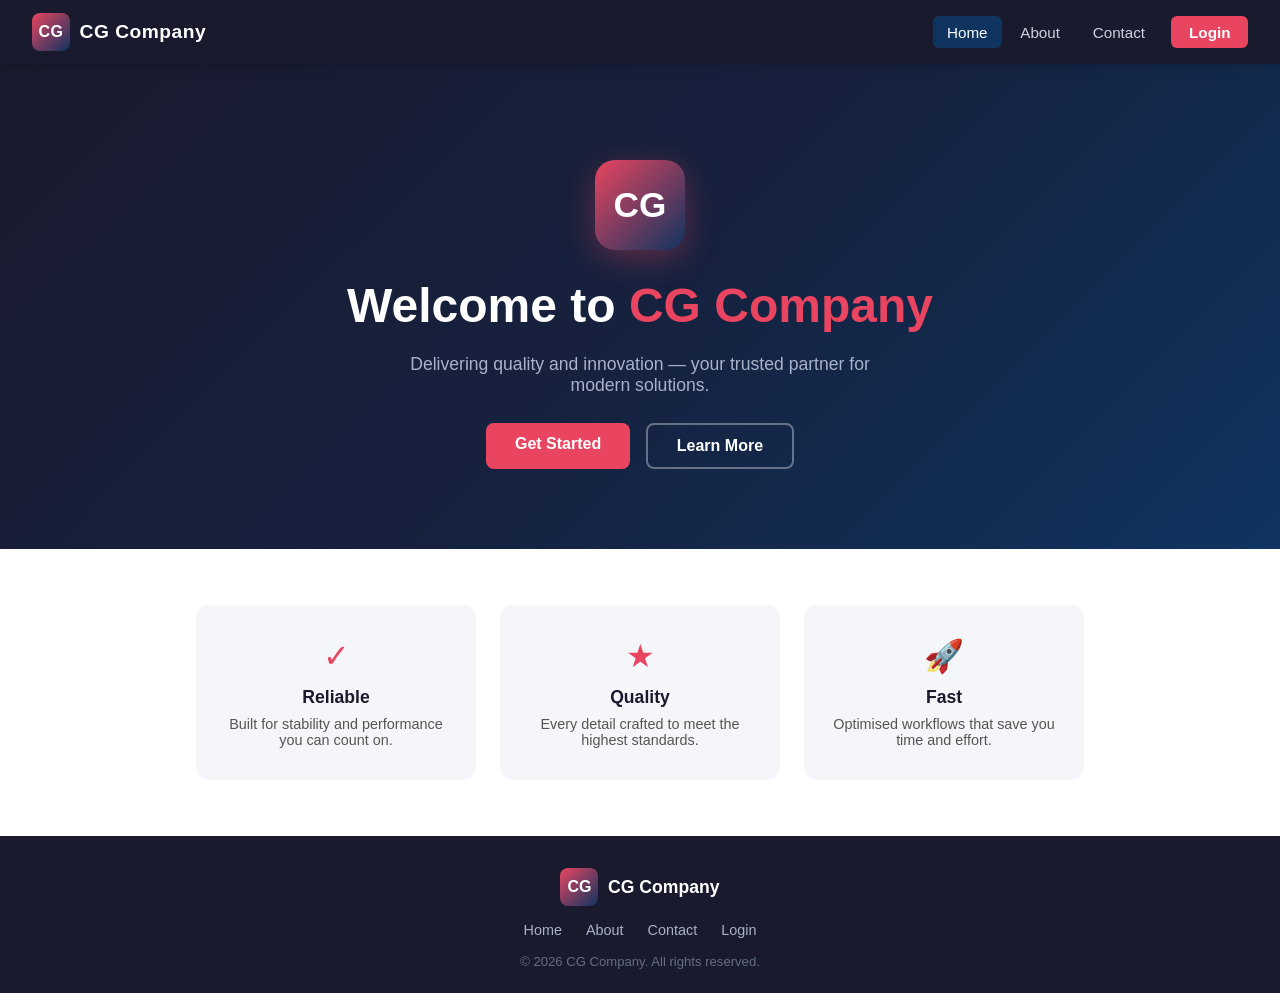
==== index.html @ 1c56834c "bootcamp" ====
<!DOCTYPE html>
<html lang="en">
<head>
  <meta charset="UTF-8" />
  <meta name="viewport" content="width=device-width, initial-scale=1.0" />
  <title>CG Company</title>
  <link rel="stylesheet" href="style.css" />
</head>
<body>

  <!-- Navbar -->
  <header class="navbar">
    <div class="nav-logo">
      <div class="logo-icon">CG</div>
      <span class="logo-text">CG Company</span>
    </div>
    <nav class="nav-links">
      <a href="index.html" class="active">Home</a>
      <a href="about.html">About</a>
      <a href="contact.html">Contact</a>
      <a href="login.html" class="btn-login">Login</a>
    </nav>
    <button class="nav-toggle" aria-label="Toggle menu">&#9776;</button>
  </header>

  <!-- Hero / Welcome Section -->
  <main>
    <section class="hero">
      <div class="hero-content">
        <div class="hero-logo">
          <div class="logo-badge">CG</div>
        </div>
        <h1>Welcome to <span>CG Company</span></h1>
        <p>Delivering quality and innovation — your trusted partner for modern solutions.</p>
        <div class="hero-actions">
          <a href="register.html" class="btn-primary">Get Started</a>
          <a href="about.html" class="btn-secondary">Learn More</a>
        </div>
      </div>
    </section>

    <!-- Features Strip -->
    <section class="features">
      <div class="feature-card">
        <div class="feature-icon">&#10003;</div>
        <h3>Reliable</h3>
        <p>Built for stability and performance you can count on.</p>
      </div>
      <div class="feature-card">
        <div class="feature-icon">&#9733;</div>
        <h3>Quality</h3>
        <p>Every detail crafted to meet the highest standards.</p>
      </div>
      <div class="feature-card">
        <div class="feature-icon">&#128640;</div>
        <h3>Fast</h3>
        <p>Optimised workflows that save you time and effort.</p>
      </div>
    </section>
  </main>

  <!-- Footer -->
  <footer class="footer">
    <div class="footer-inner">
      <div class="footer-brand">
        <div class="logo-icon">CG</div>
        <span>CG Company</span>
      </div>
      <nav class="footer-links">
        <a href="index.html">Home</a>
        <a href="about.html">About</a>
        <a href="contact.html">Contact</a>
        <a href="login.html">Login</a>
      </nav>
      <p class="footer-copy">&copy; 2026 CG Company. All rights reserved.</p>
    </div>
  </footer>

  <script src="scrpt.js"></script>
</body>
</html>
---- style.css ----
/* ===== Reset & Base ===== */
*, *::before, *::after { box-sizing: border-box; margin: 0; padding: 0; }

body {
  font-family: 'Segoe UI', Arial, sans-serif;
  background: #f5f6fa;
  color: #222;
  min-height: 100vh;
  display: flex;
  flex-direction: column;
}

a { text-decoration: none; color: inherit; }

/* ===== Navbar ===== */
.navbar {
  position: sticky;
  top: 0;
  z-index: 100;
  display: flex;
  align-items: center;
  justify-content: space-between;
  padding: 0 2rem;
  height: 64px;
  background: #1a1a2e;
  box-shadow: 0 2px 12px rgba(0,0,0,0.18);
}

.nav-logo {
  display: flex;
  align-items: center;
  gap: 0.6rem;
  color: #fff;
  font-size: 1.2rem;
  font-weight: 700;
  letter-spacing: 0.5px;
}

.logo-icon {
  width: 38px;
  height: 38px;
  background: linear-gradient(135deg, #e94560, #0f3460);
  color: #fff;
  border-radius: 8px;
  display: flex;
  align-items: center;
  justify-content: center;
  font-weight: 900;
  font-size: 1rem;
  flex-shrink: 0;
}

.logo-text { color: #fff; }

.nav-links {
  display: flex;
  align-items: center;
  gap: 0.25rem;
}

.nav-links a {
  color: #cdd3e0;
  padding: 0.45rem 0.9rem;
  border-radius: 6px;
  font-size: 0.95rem;
  transition: background 0.2s, color 0.2s;
}

.nav-links a:hover,
.nav-links a.active {
  background: #0f3460;
  color: #fff;
}

.btn-login {
  background: #e94560 !important;
  color: #fff !important;
  padding: 0.45rem 1.1rem !important;
  border-radius: 6px;
  font-weight: 600;
  margin-left: 0.5rem;
  transition: opacity 0.2s !important;
}

.btn-login:hover { opacity: 0.88; }

.nav-toggle {
  display: none;
  background: none;
  border: none;
  color: #fff;
  font-size: 1.5rem;
  cursor: pointer;
}

/* ===== Hero ===== */
.hero {
  background: linear-gradient(135deg, #1a1a2e 0%, #16213e 50%, #0f3460 100%);
  color: #fff;
  padding: 6rem 2rem 5rem;
  text-align: center;
}

.hero-content {
  max-width: 680px;
  margin: 0 auto;
  display: flex;
  flex-direction: column;
  align-items: center;
  gap: 1.2rem;
}

.logo-badge {
  width: 90px;
  height: 90px;
  background: linear-gradient(135deg, #e94560, #0f3460);
  color: #fff;
  border-radius: 20px;
  display: flex;
  align-items: center;
  justify-content: center;
  font-size: 2.2rem;
  font-weight: 900;
  box-shadow: 0 8px 32px rgba(233,69,96,0.35);
  margin-bottom: 0.5rem;
}

.hero h1 {
  font-size: clamp(2rem, 5vw, 3rem);
  font-weight: 800;
  line-height: 1.2;
}

.hero h1 span { color: #e94560; }

.hero p {
  font-size: 1.1rem;
  color: #a8b2c8;
  max-width: 500px;
}

.hero-actions {
  display: flex;
  gap: 1rem;
  flex-wrap: wrap;
  justify-content: center;
  margin-top: 0.5rem;
}

.btn-primary {
  background: #e94560;
  color: #fff;
  padding: 0.75rem 1.8rem;
  border-radius: 8px;
  font-weight: 700;
  font-size: 1rem;
  transition: opacity 0.2s, transform 0.2s;
}

.btn-primary:hover { opacity: 0.88; transform: translateY(-2px); }

.btn-secondary {
  background: transparent;
  color: #fff;
  padding: 0.75rem 1.8rem;
  border-radius: 8px;
  font-weight: 600;
  font-size: 1rem;
  border: 2px solid rgba(255,255,255,0.35);
  transition: background 0.2s, border-color 0.2s;
}

.btn-secondary:hover {
  background: rgba(255,255,255,0.08);
  border-color: rgba(255,255,255,0.6);
}

/* ===== Features ===== */
.features {
  display: flex;
  gap: 1.5rem;
  justify-content: center;
  flex-wrap: wrap;
  padding: 3.5rem 2rem;
  background: #fff;
}

.feature-card {
  background: #f5f6fa;
  border-radius: 12px;
  padding: 2rem 1.5rem;
  text-align: center;
  flex: 1 1 220px;
  max-width: 280px;
  transition: transform 0.2s, box-shadow 0.2s;
}

.feature-card:hover {
  transform: translateY(-4px);
  box-shadow: 0 8px 24px rgba(0,0,0,0.08);
}

.feature-icon {
  font-size: 2rem;
  margin-bottom: 0.75rem;
  color: #e94560;
}

.feature-card h3 {
  font-size: 1.1rem;
  font-weight: 700;
  margin-bottom: 0.5rem;
  color: #1a1a2e;
}

.feature-card p { font-size: 0.9rem; color: #555; }

/* ===== Footer ===== */
.footer {
  background: #1a1a2e;
  color: #a8b2c8;
  margin-top: auto;
  padding: 2rem 2rem 1.5rem;
}

.footer-inner {
  max-width: 900px;
  margin: 0 auto;
  display: flex;
  flex-direction: column;
  align-items: center;
  gap: 1rem;
  text-align: center;
}

.footer-brand {
  display: flex;
  align-items: center;
  gap: 0.6rem;
  color: #fff;
  font-weight: 700;
  font-size: 1.1rem;
}

.footer-links {
  display: flex;
  gap: 1.5rem;
  flex-wrap: wrap;
  justify-content: center;
}

.footer-links a {
  color: #a8b2c8;
  font-size: 0.9rem;
  transition: color 0.2s;
}

.footer-links a:hover { color: #e94560; }

.footer-copy { font-size: 0.82rem; color: #636e82; }

/* ===== Auth Pages (Login / Register) ===== */
.auth-page { background: #f0f2f8; }

.auth-main {
  flex: 1;
  display: flex;
  align-items: center;
  justify-content: center;
  padding: 3rem 1rem;
}

.auth-card {
  background: #fff;
  border-radius: 16px;
  box-shadow: 0 8px 32px rgba(0,0,0,0.10);
  padding: 2.5rem 2rem;
  width: 100%;
  max-width: 420px;
  display: flex;
  flex-direction: column;
  align-items: center;
  gap: 0.5rem;
}

.auth-logo { margin-bottom: 0.25rem; }

.auth-title {
  font-size: 1.6rem;
  font-weight: 800;
  color: #1a1a2e;
  margin-top: 0.25rem;
}

.auth-subtitle {
  font-size: 0.9rem;
  color: #777;
  margin-bottom: 0.75rem;
  text-align: center;
}

.auth-form {
  width: 100%;
  display: flex;
  flex-direction: column;
  gap: 1.1rem;
  margin-top: 0.5rem;
}

.form-group {
  display: flex;
  flex-direction: column;
  gap: 0.35rem;
}

.form-group label {
  font-size: 0.88rem;
  font-weight: 600;
  color: #333;
}

.form-group input {
  padding: 0.65rem 0.9rem;
  border: 1.5px solid #d1d5db;
  border-radius: 8px;
  font-size: 0.95rem;
  outline: none;
  transition: border-color 0.2s, box-shadow 0.2s;
  width: 100%;
  color: #222;
  background: #fafafa;
}

.form-group input:focus {
  border-color: #0f3460;
  box-shadow: 0 0 0 3px rgba(15,52,96,0.12);
  background: #fff;
}

.form-group input.input-error { border-color: #e94560; }

.input-wrapper {
  position: relative;
  display: flex;
  align-items: center;
}

.input-wrapper input { padding-right: 2.6rem; }

.toggle-pw {
  position: absolute;
  right: 0.6rem;
  background: none;
  border: none;
  cursor: pointer;
  font-size: 1rem;
  color: #999;
  padding: 0.2rem;
  line-height: 1;
}

.toggle-pw:hover { color: #0f3460; }

.field-error {
  font-size: 0.8rem;
  color: #e94560;
  min-height: 1rem;
}

.form-error {
  font-size: 0.85rem;
  color: #e94560;
  text-align: center;
  min-height: 1.2rem;
  font-weight: 500;
}

.btn-full {
  width: 100%;
  padding: 0.8rem;
  font-size: 1rem;
  border: none;
  cursor: pointer;
  margin-top: 0.25rem;
}

.auth-switch {
  font-size: 0.9rem;
  color: #555;
  margin-top: 0.75rem;
  text-align: center;
}

.auth-switch a {
  color: #e94560;
  font-weight: 600;
  transition: opacity 0.2s;
}

.auth-switch a:hover { opacity: 0.75; }

/* ===== Register — two-column password row ===== */
.form-row {
  display: grid;
  grid-template-columns: 1fr 1fr;
  gap: 1rem;
}

/* ===== Password strength ===== */
.pw-strength {
  display: flex;
  align-items: center;
  gap: 0.6rem;
  min-height: 1.2rem;
}

.pw-strength-bar {
  flex: 1;
  height: 5px;
  background: #e2e5ec;
  border-radius: 4px;
  overflow: hidden;
}

.pw-strength-bar span {
  display: block;
  height: 100%;
  width: 0;
  border-radius: 4px;
  transition: width 0.3s, background 0.3s;
}

#pwStrengthLabel {
  font-size: 0.78rem;
  font-weight: 600;
  min-width: 48px;
  text-align: right;
}

/* ===== Dashboard ===== */
.db-body {
  background: #f0f2f8;
  min-height: 100vh;
  display: flex;
  flex-direction: column;
}

.db-topbar {
  position: sticky;
  top: 0;
  z-index: 200;
  height: 64px;
  background: #1a1a2e !important;
  box-shadow: 0 2px 12px rgba(0,0,0,0.18);
  display: flex;
  align-items: center;
  justify-content: space-between;
}

.db-greeting {
  color: #a8b2c8;
  font-size: 0.9rem;
}

.btn-logout {
  background: #e94560;
  color: #fff;
  border: none;
  padding: 0.4rem 1.1rem;
  border-radius: 6px;
  font-weight: 600;
  font-size: 0.9rem;
  cursor: pointer;
  transition: opacity 0.2s;
}

.btn-logout:hover { opacity: 0.85; color: #fff; }

/* Layout */
.db-layout {
  display: flex;
  flex: 1;
  min-height: calc(100vh - 64px);
}

/* Sidebar */
.db-sidebar {
  width: 270px;
  flex-shrink: 0;
  background: #1a1a2e;
  color: #cdd3e0;
  padding: 1.75rem 1.25rem;
  display: flex;
  flex-direction: column;
  gap: 0;
  overflow-y: auto;
}

.db-profile { padding-bottom: 0.5rem; }

.db-avatar {
  width: 80px;
  height: 80px;
  border-radius: 50%;
  background: linear-gradient(135deg, #e94560, #0f3460);
  color: #fff;
  font-size: 2rem;
  font-weight: 900;
  display: flex;
  align-items: center;
  justify-content: center;
  border: 3px solid rgba(255,255,255,0.15);
  box-shadow: 0 4px 16px rgba(233,69,96,0.3);
  flex-shrink: 0;
}

.db-avatar-sm {
  width: 58px;
  height: 58px;
  font-size: 1.4rem;
  border: 2px solid rgba(255,255,255,0.1);
  box-shadow: 0 2px 8px rgba(0,0,0,0.12);
}

/* Avatar accent colours */
.db-color-b { background: linear-gradient(135deg, #0f3460, #533483); }
.db-color-c { background: linear-gradient(135deg, #06a77d, #0f3460); }
.db-color-x { background: linear-gradient(135deg, #e94560, #533483); }
.db-color-y { background: linear-gradient(135deg, #f4a261, #e76f51); }
.db-color-z { background: linear-gradient(135deg, #457b9d, #1d3557); }
.db-color-d { background: linear-gradient(135deg, #2d6a4f, #52b788); }

.db-profile-name {
  font-size: 1.05rem;
  font-weight: 700;
  color: #fff;
}

.db-badge {
  display: inline-block;
  margin-top: 0.3rem;
  background: rgba(233,69,96,0.18);
  color: #e94560;
  border-radius: 20px;
  padding: 0.15rem 0.75rem;
  font-size: 0.78rem;
  font-weight: 600;
}

.db-divider {
  border-color: rgba(255,255,255,0.08);
  margin: 1rem 0;
}

.db-info-list {
  list-style: none;
  padding: 0;
  margin: 0;
  display: flex;
  flex-direction: column;
  gap: 0.7rem;
}

.db-info-list li {
  display: flex;
  flex-direction: column;
  gap: 0.1rem;
}

.db-info-label {
  font-size: 0.72rem;
  text-transform: uppercase;
  letter-spacing: 0.06em;
  color: #636e82;
  font-weight: 600;
}

.db-info-value {
  font-size: 0.88rem;
  color: #cdd3e0;
  word-break: break-all;
}

.db-sidenav {
  display: flex;
  flex-direction: column;
  gap: 0.2rem;
}

.db-sidenav-link {
  display: block;
  padding: 0.55rem 0.75rem;
  border-radius: 8px;
  color: #a8b2c8;
  font-size: 0.9rem;
  text-decoration: none;
  transition: background 0.2s, color 0.2s;
}

.db-sidenav-link:hover { background: rgba(255,255,255,0.06); color: #fff; }
.db-sidenav-link.active { background: #0f3460; color: #fff; font-weight: 600; }

/* Main */
.db-main {
  flex: 1;
  padding: 2rem;
  overflow-y: auto;
}

.db-section-title {
  font-size: 1.1rem;
  font-weight: 700;
  color: #1a1a2e;
}

.db-count-pill {
  background: #e94560;
  color: #fff;
  border-radius: 20px;
  padding: 0.15rem 0.75rem;
  font-size: 0.78rem;
  font-weight: 600;
}

/* Stat cards */
.db-stat-card {
  border: none;
  border-radius: 12px;
  background: #fff;
  box-shadow: 0 2px 10px rgba(0,0,0,0.06);
}

.db-stat-card .card-body { padding: 1.1rem 1.25rem; }

.db-stat-label {
  font-size: 0.78rem;
  text-transform: uppercase;
  letter-spacing: 0.05em;
  color: #888;
  font-weight: 600;
  margin-bottom: 0.2rem;
}

.db-stat-value {
  font-size: 2rem;
  font-weight: 800;
  color: #1a1a2e;
  margin: 0;
}

.db-stat-accent .db-stat-value { color: #e94560; }

/* Employee cards */
.db-emp-card {
  border: none;
  border-radius: 14px;
  box-shadow: 0 2px 12px rgba(0,0,0,0.07);
  transition: transform 0.2s, box-shadow 0.2s;
}

.db-emp-card:hover {
  transform: translateY(-4px);
  box-shadow: 0 8px 24px rgba(0,0,0,0.11);
}

.db-emp-name {
  font-weight: 700;
  color: #1a1a2e;
  font-size: 1rem;
}

.db-emp-role {
  font-size: 0.82rem;
  color: #888;
  font-weight: 500;
}

.db-emp-details { font-size: 0.82rem; }

.db-emp-row {
  display: flex;
  justify-content: space-between;
  gap: 0.5rem;
  padding: 0.25rem 0;
  border-bottom: 1px solid #f0f2f8;
  color: #555;
  text-align: left;
}

.db-emp-row:last-child { border-bottom: none; }
.db-emp-row span:first-child { color: #999; font-weight: 600; flex-shrink: 0; }
.db-emp-row span:last-child { text-align: right; word-break: break-all; }

.db-status {
  display: inline-block;
  padding: 0.1rem 0.55rem;
  border-radius: 20px;
  font-size: 0.75rem;
  font-weight: 600;
}

.db-status-active  { background: #d1fae5; color: #065f46; }
.db-status-away    { background: #fef3c7; color: #92400e; }
.db-status-inactive{ background: #fee2e2; color: #991b1b; }

/* ===== About Page ===== */
.about-hero {
  background: linear-gradient(135deg, #1a1a2e 0%, #16213e 55%, #0f3460 100%);
  color: #fff;
  padding: 5rem 2rem 4rem;
  text-align: center;
}

.about-hero-inner { max-width: 640px; margin: 0 auto; }

.about-hero h1 {
  font-size: clamp(1.8rem, 4vw, 2.8rem);
  font-weight: 800;
  line-height: 1.2;
  margin-bottom: 1rem;
}

.about-hero h1 span { color: #e94560; }

.about-hero p {
  font-size: 1.05rem;
  color: #a8b2c8;
}

.about-mission-icon {
  font-size: 2.2rem;
  line-height: 1;
}

.about-team { background: #f0f2f8; }

.about-team-heading {
  font-size: 1.8rem;
  font-weight: 800;
  color: #1a1a2e;
}

/* Team Cards */
.about-card {
  border: none;
  border-radius: 16px;
  box-shadow: 0 3px 14px rgba(0,0,0,0.08);
  transition: transform 0.22s, box-shadow 0.22s;
  overflow: hidden;
  background: #fff;
}

.about-card:hover {
  transform: translateY(-6px);
  box-shadow: 0 10px 28px rgba(0,0,0,0.13);
}

.about-card-img-wrap {
  background: linear-gradient(135deg, #16213e, #0f3460);
  padding: 2rem 0 1.5rem;
  display: flex;
  justify-content: center;
}

.about-avatar {
  width: 76px;
  height: 76px;
  border-radius: 50%;
  font-size: 1.9rem;
  font-weight: 900;
  color: #fff;
  display: flex;
  align-items: center;
  justify-content: center;
  border: 3px solid rgba(255,255,255,0.2);
  box-shadow: 0 4px 16px rgba(0,0,0,0.25);
}

/* Individual avatar colours */
.about-av-a { background: linear-gradient(135deg, #e94560, #0f3460); }
.about-av-b { background: linear-gradient(135deg, #0f3460, #533483); }
.about-av-c { background: linear-gradient(135deg, #06a77d, #0f3460); }
.about-av-x { background: linear-gradient(135deg, #e94560, #533483); }
.about-av-y { background: linear-gradient(135deg, #f4a261, #e76f51); }

.about-card-name {
  font-size: 1rem;
  font-weight: 700;
  color: #1a1a2e;
  margin-bottom: 0.2rem;
}

.about-card-role {
  display: inline-block;
  background: rgba(233,69,96,0.10);
  color: #e94560;
  border-radius: 20px;
  padding: 0.15rem 0.75rem;
  font-size: 0.78rem;
  font-weight: 600;
}

.about-card-bio {
  font-size: 0.84rem;
  color: #777;
  line-height: 1.5;
  margin-bottom: 0;
}

.about-card-tags {
  display: flex;
  flex-wrap: wrap;
  gap: 0.4rem;
  justify-content: center;
}

.about-tag {
  background: #f0f2f8;
  color: #0f3460;
  border-radius: 6px;
  padding: 0.15rem 0.55rem;
  font-size: 0.75rem;
  font-weight: 600;
}

/* ===== Contact Page ===== */
.contact-hero {
  background: linear-gradient(135deg, #1a1a2e 0%, #16213e 55%, #0f3460 100%);
  color: #fff;
  padding: 5rem 2rem 4rem;
  text-align: center;
}

.contact-hero-inner { max-width: 560px; margin: 0 auto; }

.contact-hero h1 {
  font-size: clamp(1.8rem, 4vw, 2.8rem);
  font-weight: 800;
  margin-bottom: 1rem;
}

.contact-hero h1 span { color: #e94560; }

.contact-hero p { font-size: 1.05rem; color: #a8b2c8; }

.contact-body { background: #f0f2f8; }

.contact-section-title {
  font-size: 1.1rem;
  font-weight: 800;
  color: #1a1a2e;
}

/* Info cards */
.contact-info-card {
  display: flex;
  align-items: flex-start;
  gap: 1rem;
  background: #fff;
  border-radius: 12px;
  padding: 1.1rem 1.25rem;
  margin-bottom: 1rem;
  box-shadow: 0 2px 10px rgba(0,0,0,0.06);
  transition: transform 0.2s, box-shadow 0.2s;
}

.contact-info-card:hover {
  transform: translateY(-3px);
  box-shadow: 0 6px 20px rgba(0,0,0,0.09);
}

.contact-info-icon {
  font-size: 1.5rem;
  flex-shrink: 0;
  width: 42px;
  height: 42px;
  background: linear-gradient(135deg, rgba(233,69,96,0.12), rgba(15,52,96,0.12));
  border-radius: 10px;
  display: flex;
  align-items: center;
  justify-content: center;
}

.contact-info-label {
  font-size: 0.75rem;
  text-transform: uppercase;
  letter-spacing: 0.06em;
  color: #999;
  font-weight: 700;
  margin-bottom: 0.2rem;
}

.contact-info-value {
  font-size: 0.92rem;
  color: #333;
  margin: 0;
  line-height: 1.6;
}

.contact-info-value a {
  color: #0f3460;
  font-weight: 600;
  transition: color 0.2s;
}

.contact-info-value a:hover { color: #e94560; }

.contact-info-sub {
  font-size: 0.8rem;
  color: #999;
}

.contact-vdivider {
  width: 1px;
  background: #dde1ea;
  min-height: 100%;
}

/* Contact form */
.contact-form {
  background: #fff;
  border-radius: 14px;
  padding: 2rem 1.75rem;
  box-shadow: 0 2px 12px rgba(0,0,0,0.07);
  display: flex;
  flex-direction: column;
  gap: 1.1rem;
}

.contact-form textarea {
  padding: 0.65rem 0.9rem;
  border: 1.5px solid #d1d5db;
  border-radius: 8px;
  font-size: 0.95rem;
  outline: none;
  resize: vertical;
  width: 100%;
  color: #222;
  background: #fafafa;
  font-family: inherit;
  transition: border-color 0.2s, box-shadow 0.2s;
}

.contact-form textarea:focus {
  border-color: #0f3460;
  box-shadow: 0 0 0 3px rgba(15,52,96,0.12);
  background: #fff;
}

.contact-form textarea.input-error { border-color: #e94560; }

.form-success {
  font-size: 0.88rem;
  color: #065f46;
  background: #d1fae5;
  border-radius: 8px;
  padding: 0.55rem 0.9rem;
  text-align: center;
  font-weight: 600;
  display: none;
}

.form-success.visible { display: block; }

/* ===== Responsive ===== */
@media (max-width: 640px) {
  .nav-links { display: none; }
  .nav-toggle { display: block; }
  .hero { padding: 4rem 1.25rem 3.5rem; }
  .features { padding: 2rem 1rem; }
  .form-row { grid-template-columns: 1fr; }
  .db-sidebar { width: 100%; }
  .db-layout { flex-direction: column; }
  .db-main { padding: 1.25rem; }
  .contact-form { padding: 1.5rem 1.1rem; }
}
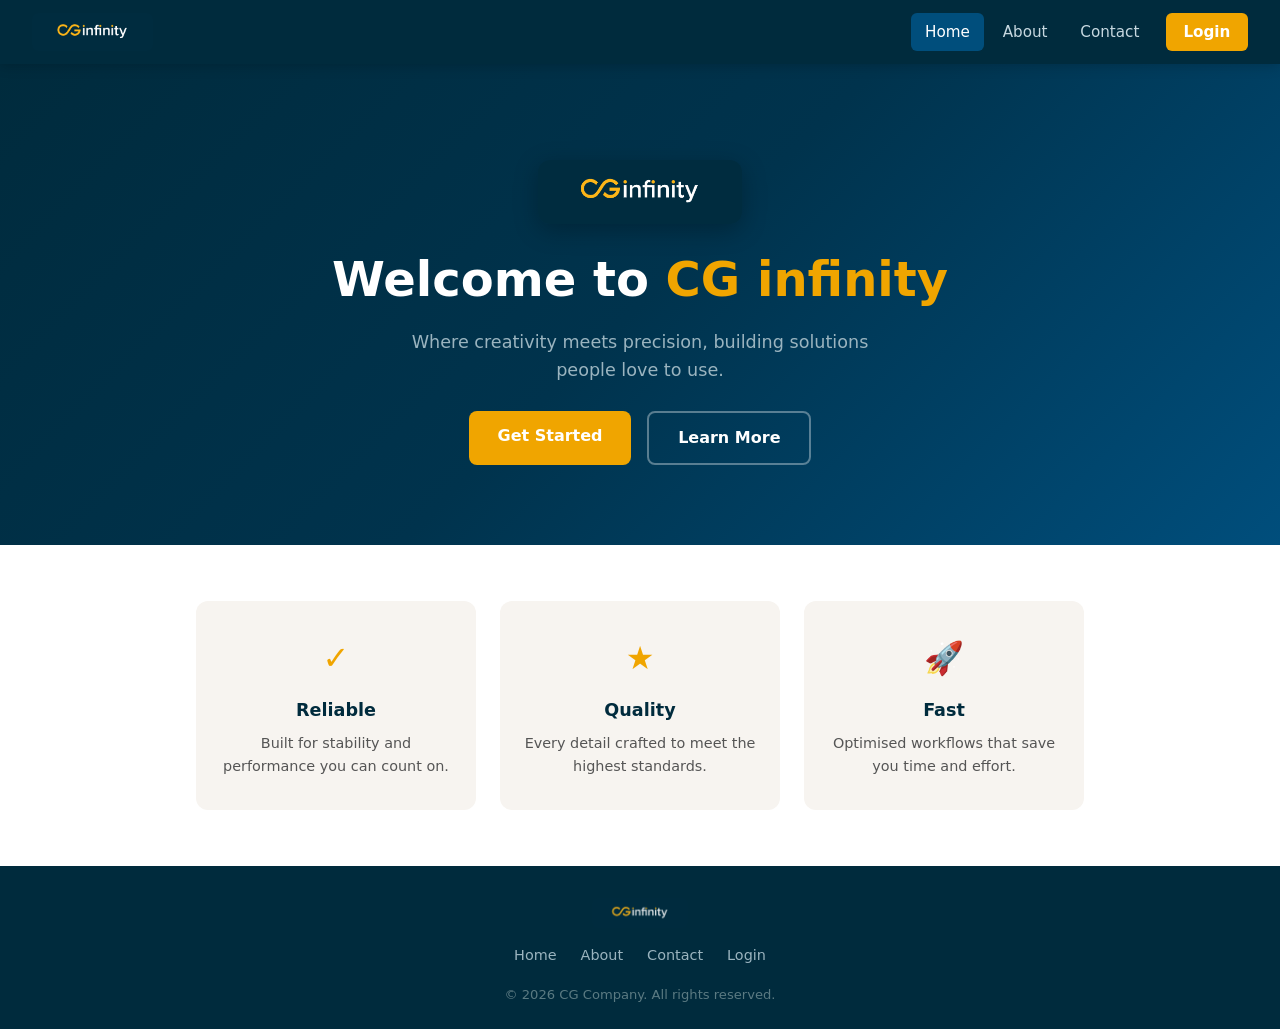
==== commit a0dca0c9: "added images" ====
--- a/index.html
+++ b/index.html
@@ -3,17 +3,16 @@
 <head>
   <meta charset="UTF-8" />
   <meta name="viewport" content="width=device-width, initial-scale=1.0" />
-  <title>CG Company</title>
+  <title>CG infinity</title>
   <link rel="stylesheet" href="style.css" />
 </head>
 <body>
 
   <!-- Navbar -->
   <header class="navbar">
-    <div class="nav-logo">
-      <div class="logo-icon">CG</div>
-      <span class="logo-text">CG Company</span>
-    </div>
+    <a href="index.html" class="nav-logo">
+      <img src="logo.png" class="nav-logo-img" alt="CG infinity" />
+    </a>
     <nav class="nav-links">
       <a href="index.html" class="active">Home</a>
       <a href="about.html">About</a>
@@ -27,11 +26,9 @@
   <main>
     <section class="hero">
       <div class="hero-content">
-        <div class="hero-logo">
-          <div class="logo-badge">CG</div>
-        </div>
-        <h1>Welcome to <span>CG Company</span></h1>
-        <p>Delivering quality and innovation — your trusted partner for modern solutions.</p>
+        <img src="logo.png" class="hero-logo-img" alt="CG infinity" />
+        <h1>Welcome to <span>CG infinity</span></h1>
+        <p>Where creativity meets precision, building solutions people love to use.</p>
         <div class="hero-actions">
           <a href="register.html" class="btn-primary">Get Started</a>
           <a href="about.html" class="btn-secondary">Learn More</a>
@@ -63,8 +60,7 @@
   <footer class="footer">
     <div class="footer-inner">
       <div class="footer-brand">
-        <div class="logo-icon">CG</div>
-        <span>CG Company</span>
+        <img src="logo.png" class="footer-logo-img" alt="CG infinity" />
       </div>
       <nav class="footer-links">
         <a href="index.html">Home</a>
--- a/style.css
+++ b/style.css
@@ -2,15 +2,48 @@
 *, *::before, *::after { box-sizing: border-box; margin: 0; padding: 0; }
 
 body {
-  font-family: 'Segoe UI', Arial, sans-serif;
-  background: #f5f6fa;
-  color: #222;
+  font-family: 'Segoe UI', system-ui, -apple-system, sans-serif;
+  background: #f7f4f0;
+  color: #1c2b2f;
   min-height: 100vh;
   display: flex;
   flex-direction: column;
+  font-size: 15.5px;
+  line-height: 1.6;
 }
 
 a { text-decoration: none; color: inherit; }
+
+/* ===== Logo Images ===== */
+.nav-logo-img {
+  height: 38px;
+  width: auto;
+  display: block;
+  border-radius: 6px;
+}
+
+.hero-logo-img {
+  height: 64px;
+  width: auto;
+  border-radius: 12px;
+  margin-bottom: 0.5rem;
+  box-shadow: 0 6px 24px rgba(0,0,0,0.25);
+}
+
+.auth-logo-img {
+  height: 52px;
+  width: auto;
+  border-radius: 10px;
+  margin-bottom: 0.25rem;
+  box-shadow: 0 4px 16px rgba(0,0,0,0.15);
+}
+
+.footer-logo-img {
+  height: 30px;
+  width: auto;
+  border-radius: 5px;
+  opacity: 0.9;
+}
 
 /* ===== Navbar ===== */
 .navbar {
@@ -22,7 +55,7 @@
   justify-content: space-between;
   padding: 0 2rem;
   height: 64px;
-  background: #1a1a2e;
+  background: #002b3d;
   box-shadow: 0 2px 12px rgba(0,0,0,0.18);
 }
 
@@ -39,7 +72,7 @@
 .logo-icon {
   width: 38px;
   height: 38px;
-  background: linear-gradient(135deg, #e94560, #0f3460);
+  background: linear-gradient(135deg, #f0a500, #004e7c);
   color: #fff;
   border-radius: 8px;
   display: flex;
@@ -59,7 +92,7 @@
 }
 
 .nav-links a {
-  color: #cdd3e0;
+  color: #c6d8e0;
   padding: 0.45rem 0.9rem;
   border-radius: 6px;
   font-size: 0.95rem;
@@ -68,12 +101,12 @@
 
 .nav-links a:hover,
 .nav-links a.active {
-  background: #0f3460;
+  background: #004e7c;
   color: #fff;
 }
 
 .btn-login {
-  background: #e94560 !important;
+  background: #f0a500 !important;
   color: #fff !important;
   padding: 0.45rem 1.1rem !important;
   border-radius: 6px;
@@ -95,7 +128,7 @@
 
 /* ===== Hero ===== */
 .hero {
-  background: linear-gradient(135deg, #1a1a2e 0%, #16213e 50%, #0f3460 100%);
+  background: linear-gradient(135deg, #002b3d 0%, #00334d 50%, #004e7c 100%);
   color: #fff;
   padding: 6rem 2rem 5rem;
   text-align: center;
@@ -113,7 +146,7 @@
 .logo-badge {
   width: 90px;
   height: 90px;
-  background: linear-gradient(135deg, #e94560, #0f3460);
+  background: linear-gradient(135deg, #f0a500, #004e7c);
   color: #fff;
   border-radius: 20px;
   display: flex;
@@ -121,7 +154,7 @@
   justify-content: center;
   font-size: 2.2rem;
   font-weight: 900;
-  box-shadow: 0 8px 32px rgba(233,69,96,0.35);
+  box-shadow: 0 8px 32px rgba(240,165,0,0.35);
   margin-bottom: 0.5rem;
 }
 
@@ -131,11 +164,11 @@
   line-height: 1.2;
 }
 
-.hero h1 span { color: #e94560; }
+.hero h1 span { color: #f0a500; }
 
 .hero p {
   font-size: 1.1rem;
-  color: #a8b2c8;
+  color: #9ab4bf;
   max-width: 500px;
 }
 
@@ -148,7 +181,7 @@
 }
 
 .btn-primary {
-  background: #e94560;
+  background: #f0a500;
   color: #fff;
   padding: 0.75rem 1.8rem;
   border-radius: 8px;
@@ -186,7 +219,7 @@
 }
 
 .feature-card {
-  background: #f5f6fa;
+  background: #f7f4f0;
   border-radius: 12px;
   padding: 2rem 1.5rem;
   text-align: center;
@@ -203,22 +236,22 @@
 .feature-icon {
   font-size: 2rem;
   margin-bottom: 0.75rem;
-  color: #e94560;
+  color: #f0a500;
 }
 
 .feature-card h3 {
   font-size: 1.1rem;
   font-weight: 700;
   margin-bottom: 0.5rem;
-  color: #1a1a2e;
+  color: #002b3d;
 }
 
 .feature-card p { font-size: 0.9rem; color: #555; }
 
 /* ===== Footer ===== */
 .footer {
-  background: #1a1a2e;
-  color: #a8b2c8;
+  background: #002b3d;
+  color: #9ab4bf;
   margin-top: auto;
   padding: 2rem 2rem 1.5rem;
 }
@@ -250,17 +283,17 @@
 }
 
 .footer-links a {
-  color: #a8b2c8;
+  color: #9ab4bf;
   font-size: 0.9rem;
   transition: color 0.2s;
 }
 
-.footer-links a:hover { color: #e94560; }
-
-.footer-copy { font-size: 0.82rem; color: #636e82; }
+.footer-links a:hover { color: #f0a500; }
+
+.footer-copy { font-size: 0.82rem; color: #5a7a82; }
 
 /* ===== Auth Pages (Login / Register) ===== */
-.auth-page { background: #f0f2f8; }
+.auth-page { background: #f2ede8; }
 
 .auth-main {
   flex: 1;
@@ -288,7 +321,7 @@
 .auth-title {
   font-size: 1.6rem;
   font-weight: 800;
-  color: #1a1a2e;
+  color: #002b3d;
   margin-top: 0.25rem;
 }
 
@@ -332,12 +365,12 @@
 }
 
 .form-group input:focus {
-  border-color: #0f3460;
-  box-shadow: 0 0 0 3px rgba(15,52,96,0.12);
+  border-color: #004e7c;
+  box-shadow: 0 0 0 3px rgba(0,78,124,0.12);
   background: #fff;
 }
 
-.form-group input.input-error { border-color: #e94560; }
+.form-group input.input-error { border-color: #f0a500; }
 
 .input-wrapper {
   position: relative;
@@ -359,17 +392,17 @@
   line-height: 1;
 }
 
-.toggle-pw:hover { color: #0f3460; }
+.toggle-pw:hover { color: #004e7c; }
 
 .field-error {
   font-size: 0.8rem;
-  color: #e94560;
+  color: #f0a500;
   min-height: 1rem;
 }
 
 .form-error {
   font-size: 0.85rem;
-  color: #e94560;
+  color: #f0a500;
   text-align: center;
   min-height: 1.2rem;
   font-weight: 500;
@@ -392,7 +425,7 @@
 }
 
 .auth-switch a {
-  color: #e94560;
+  color: #f0a500;
   font-weight: 600;
   transition: opacity 0.2s;
 }
@@ -406,40 +439,9 @@
   gap: 1rem;
 }
 
-/* ===== Password strength ===== */
-.pw-strength {
-  display: flex;
-  align-items: center;
-  gap: 0.6rem;
-  min-height: 1.2rem;
-}
-
-.pw-strength-bar {
-  flex: 1;
-  height: 5px;
-  background: #e2e5ec;
-  border-radius: 4px;
-  overflow: hidden;
-}
-
-.pw-strength-bar span {
-  display: block;
-  height: 100%;
-  width: 0;
-  border-radius: 4px;
-  transition: width 0.3s, background 0.3s;
-}
-
-#pwStrengthLabel {
-  font-size: 0.78rem;
-  font-weight: 600;
-  min-width: 48px;
-  text-align: right;
-}
-
 /* ===== Dashboard ===== */
 .db-body {
-  background: #f0f2f8;
+  background: #f2ede8;
   min-height: 100vh;
   display: flex;
   flex-direction: column;
@@ -450,7 +452,7 @@
   top: 0;
   z-index: 200;
   height: 64px;
-  background: #1a1a2e !important;
+  background: #002b3d !important;
   box-shadow: 0 2px 12px rgba(0,0,0,0.18);
   display: flex;
   align-items: center;
@@ -458,12 +460,12 @@
 }
 
 .db-greeting {
-  color: #a8b2c8;
+  color: #9ab4bf;
   font-size: 0.9rem;
 }
 
 .btn-logout {
-  background: #e94560;
+  background: #f0a500;
   color: #fff;
   border: none;
   padding: 0.4rem 1.1rem;
@@ -487,8 +489,8 @@
 .db-sidebar {
   width: 270px;
   flex-shrink: 0;
-  background: #1a1a2e;
-  color: #cdd3e0;
+  background: #002b3d;
+  color: #c6d8e0;
   padding: 1.75rem 1.25rem;
   display: flex;
   flex-direction: column;
@@ -502,7 +504,7 @@
   width: 80px;
   height: 80px;
   border-radius: 50%;
-  background: linear-gradient(135deg, #e94560, #0f3460);
+  background: linear-gradient(135deg, #f0a500, #004e7c);
   color: #fff;
   font-size: 2rem;
   font-weight: 900;
@@ -510,7 +512,7 @@
   align-items: center;
   justify-content: center;
   border: 3px solid rgba(255,255,255,0.15);
-  box-shadow: 0 4px 16px rgba(233,69,96,0.3);
+  box-shadow: 0 4px 16px rgba(240,165,0,0.3);
   flex-shrink: 0;
 }
 
@@ -523,9 +525,9 @@
 }
 
 /* Avatar accent colours */
-.db-color-b { background: linear-gradient(135deg, #0f3460, #533483); }
-.db-color-c { background: linear-gradient(135deg, #06a77d, #0f3460); }
-.db-color-x { background: linear-gradient(135deg, #e94560, #533483); }
+.db-color-b { background: linear-gradient(135deg, #004e7c, #005f8a); }
+.db-color-c { background: linear-gradient(135deg, #06a77d, #004e7c); }
+.db-color-x { background: linear-gradient(135deg, #f0a500, #005f8a); }
 .db-color-y { background: linear-gradient(135deg, #f4a261, #e76f51); }
 .db-color-z { background: linear-gradient(135deg, #457b9d, #1d3557); }
 .db-color-d { background: linear-gradient(135deg, #2d6a4f, #52b788); }
@@ -539,8 +541,8 @@
 .db-badge {
   display: inline-block;
   margin-top: 0.3rem;
-  background: rgba(233,69,96,0.18);
-  color: #e94560;
+  background: rgba(240,165,0,0.18);
+  color: #f0a500;
   border-radius: 20px;
   padding: 0.15rem 0.75rem;
   font-size: 0.78rem;
@@ -571,13 +573,13 @@
   font-size: 0.72rem;
   text-transform: uppercase;
   letter-spacing: 0.06em;
-  color: #636e82;
+  color: #5a7a82;
   font-weight: 600;
 }
 
 .db-info-value {
   font-size: 0.88rem;
-  color: #cdd3e0;
+  color: #c6d8e0;
   word-break: break-all;
 }
 
@@ -591,14 +593,14 @@
   display: block;
   padding: 0.55rem 0.75rem;
   border-radius: 8px;
-  color: #a8b2c8;
+  color: #9ab4bf;
   font-size: 0.9rem;
   text-decoration: none;
   transition: background 0.2s, color 0.2s;
 }
 
 .db-sidenav-link:hover { background: rgba(255,255,255,0.06); color: #fff; }
-.db-sidenav-link.active { background: #0f3460; color: #fff; font-weight: 600; }
+.db-sidenav-link.active { background: #004e7c; color: #fff; font-weight: 600; }
 
 /* Main */
 .db-main {
@@ -610,11 +612,11 @@
 .db-section-title {
   font-size: 1.1rem;
   font-weight: 700;
-  color: #1a1a2e;
+  color: #002b3d;
 }
 
 .db-count-pill {
-  background: #e94560;
+  background: #f0a500;
   color: #fff;
   border-radius: 20px;
   padding: 0.15rem 0.75rem;
@@ -644,11 +646,11 @@
 .db-stat-value {
   font-size: 2rem;
   font-weight: 800;
-  color: #1a1a2e;
+  color: #002b3d;
   margin: 0;
 }
 
-.db-stat-accent .db-stat-value { color: #e94560; }
+.db-stat-accent .db-stat-value { color: #f0a500; }
 
 /* Employee cards */
 .db-emp-card {
@@ -665,7 +667,7 @@
 
 .db-emp-name {
   font-weight: 700;
-  color: #1a1a2e;
+  color: #002b3d;
   font-size: 1rem;
 }
 
@@ -682,7 +684,7 @@
   justify-content: space-between;
   gap: 0.5rem;
   padding: 0.25rem 0;
-  border-bottom: 1px solid #f0f2f8;
+  border-bottom: 1px solid #f2ede8;
   color: #555;
   text-align: left;
 }
@@ -705,7 +707,7 @@
 
 /* ===== About Page ===== */
 .about-hero {
-  background: linear-gradient(135deg, #1a1a2e 0%, #16213e 55%, #0f3460 100%);
+  background: linear-gradient(135deg, #002b3d 0%, #00334d 55%, #004e7c 100%);
   color: #fff;
   padding: 5rem 2rem 4rem;
   text-align: center;
@@ -720,11 +722,11 @@
   margin-bottom: 1rem;
 }
 
-.about-hero h1 span { color: #e94560; }
+.about-hero h1 span { color: #f0a500; }
 
 .about-hero p {
   font-size: 1.05rem;
-  color: #a8b2c8;
+  color: #9ab4bf;
 }
 
 .about-mission-icon {
@@ -732,12 +734,12 @@
   line-height: 1;
 }
 
-.about-team { background: #f0f2f8; }
+.about-team { background: #f2ede8; }
 
 .about-team-heading {
   font-size: 1.8rem;
   font-weight: 800;
-  color: #1a1a2e;
+  color: #002b3d;
 }
 
 /* Team Cards */
@@ -756,7 +758,7 @@
 }
 
 .about-card-img-wrap {
-  background: linear-gradient(135deg, #16213e, #0f3460);
+  background: linear-gradient(135deg, #00334d, #004e7c);
   padding: 2rem 0 1.5rem;
   display: flex;
   justify-content: center;
@@ -777,23 +779,23 @@
 }
 
 /* Individual avatar colours */
-.about-av-a { background: linear-gradient(135deg, #e94560, #0f3460); }
-.about-av-b { background: linear-gradient(135deg, #0f3460, #533483); }
-.about-av-c { background: linear-gradient(135deg, #06a77d, #0f3460); }
-.about-av-x { background: linear-gradient(135deg, #e94560, #533483); }
+.about-av-a { background: linear-gradient(135deg, #f0a500, #004e7c); }
+.about-av-b { background: linear-gradient(135deg, #004e7c, #005f8a); }
+.about-av-c { background: linear-gradient(135deg, #06a77d, #004e7c); }
+.about-av-x { background: linear-gradient(135deg, #f0a500, #005f8a); }
 .about-av-y { background: linear-gradient(135deg, #f4a261, #e76f51); }
 
 .about-card-name {
   font-size: 1rem;
   font-weight: 700;
-  color: #1a1a2e;
+  color: #002b3d;
   margin-bottom: 0.2rem;
 }
 
 .about-card-role {
   display: inline-block;
-  background: rgba(233,69,96,0.10);
-  color: #e94560;
+  background: rgba(240,165,0,0.10);
+  color: #f0a500;
   border-radius: 20px;
   padding: 0.15rem 0.75rem;
   font-size: 0.78rem;
@@ -815,8 +817,8 @@
 }
 
 .about-tag {
-  background: #f0f2f8;
-  color: #0f3460;
+  background: #f2ede8;
+  color: #004e7c;
   border-radius: 6px;
   padding: 0.15rem 0.55rem;
   font-size: 0.75rem;
@@ -825,7 +827,7 @@
 
 /* ===== Contact Page ===== */
 .contact-hero {
-  background: linear-gradient(135deg, #1a1a2e 0%, #16213e 55%, #0f3460 100%);
+  background: linear-gradient(135deg, #002b3d 0%, #00334d 55%, #004e7c 100%);
   color: #fff;
   padding: 5rem 2rem 4rem;
   text-align: center;
@@ -839,16 +841,16 @@
   margin-bottom: 1rem;
 }
 
-.contact-hero h1 span { color: #e94560; }
-
-.contact-hero p { font-size: 1.05rem; color: #a8b2c8; }
-
-.contact-body { background: #f0f2f8; }
+.contact-hero h1 span { color: #f0a500; }
+
+.contact-hero p { font-size: 1.05rem; color: #9ab4bf; }
+
+.contact-body { background: #f2ede8; }
 
 .contact-section-title {
   font-size: 1.1rem;
   font-weight: 800;
-  color: #1a1a2e;
+  color: #002b3d;
 }
 
 /* Info cards */
@@ -874,7 +876,7 @@
   flex-shrink: 0;
   width: 42px;
   height: 42px;
-  background: linear-gradient(135deg, rgba(233,69,96,0.12), rgba(15,52,96,0.12));
+  background: linear-gradient(135deg, rgba(240,165,0,0.12), rgba(0,78,124,0.12));
   border-radius: 10px;
   display: flex;
   align-items: center;
@@ -898,12 +900,12 @@
 }
 
 .contact-info-value a {
-  color: #0f3460;
+  color: #004e7c;
   font-weight: 600;
   transition: color 0.2s;
 }
 
-.contact-info-value a:hover { color: #e94560; }
+.contact-info-value a:hover { color: #f0a500; }
 
 .contact-info-sub {
   font-size: 0.8rem;
@@ -942,12 +944,12 @@
 }
 
 .contact-form textarea:focus {
-  border-color: #0f3460;
-  box-shadow: 0 0 0 3px rgba(15,52,96,0.12);
+  border-color: #004e7c;
+  box-shadow: 0 0 0 3px rgba(0,78,124,0.12);
   background: #fff;
 }
 
-.contact-form textarea.input-error { border-color: #e94560; }
+.contact-form textarea.input-error { border-color: #f0a500; }
 
 .form-success {
   font-size: 0.88rem;
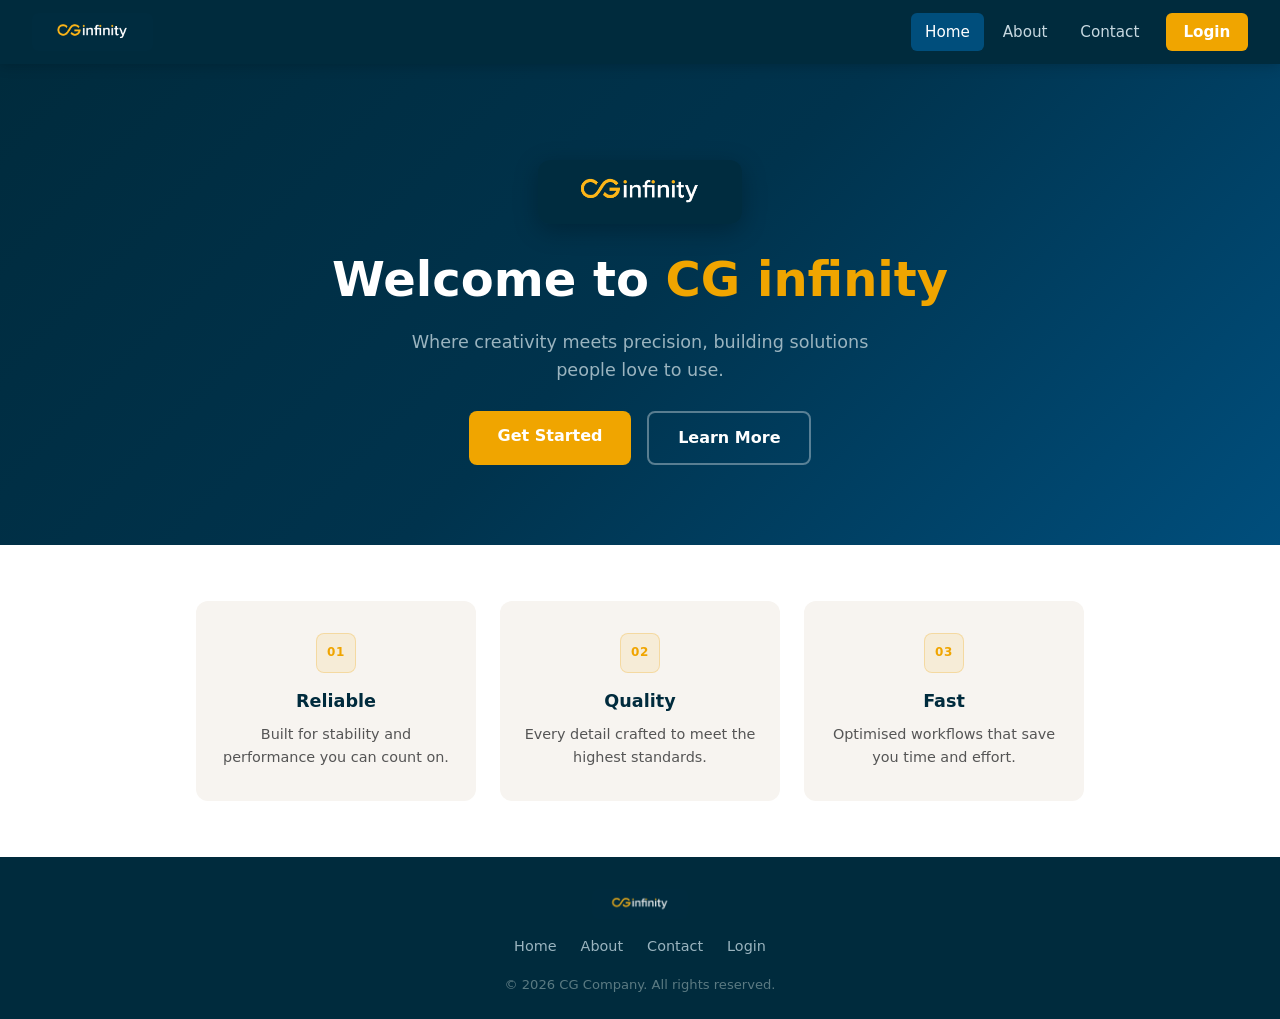
==== commit 1bcff3ca: "updates" ====
--- a/index.html
+++ b/index.html
@@ -39,17 +39,17 @@
     <!-- Features Strip -->
     <section class="features">
       <div class="feature-card">
-        <div class="feature-icon">&#10003;</div>
+        <div class="feature-icon">01</div>
         <h3>Reliable</h3>
         <p>Built for stability and performance you can count on.</p>
       </div>
       <div class="feature-card">
-        <div class="feature-icon">&#9733;</div>
+        <div class="feature-icon">02</div>
         <h3>Quality</h3>
         <p>Every detail crafted to meet the highest standards.</p>
       </div>
       <div class="feature-card">
-        <div class="feature-icon">&#128640;</div>
+        <div class="feature-icon">03</div>
         <h3>Fast</h3>
         <p>Optimised workflows that save you time and effort.</p>
       </div>
--- a/style.css
+++ b/style.css
@@ -234,9 +234,19 @@
 }
 
 .feature-icon {
-  font-size: 2rem;
-  margin-bottom: 0.75rem;
+  font-size: 0.75rem;
+  font-weight: 800;
+  letter-spacing: 0.05em;
   color: #f0a500;
+  background: rgba(240,165,0,0.10);
+  border: 1.5px solid rgba(240,165,0,0.25);
+  border-radius: 8px;
+  width: 40px;
+  height: 40px;
+  display: flex;
+  align-items: center;
+  justify-content: center;
+  margin: 0 auto 0.85rem;
 }
 
 .feature-card h3 {
